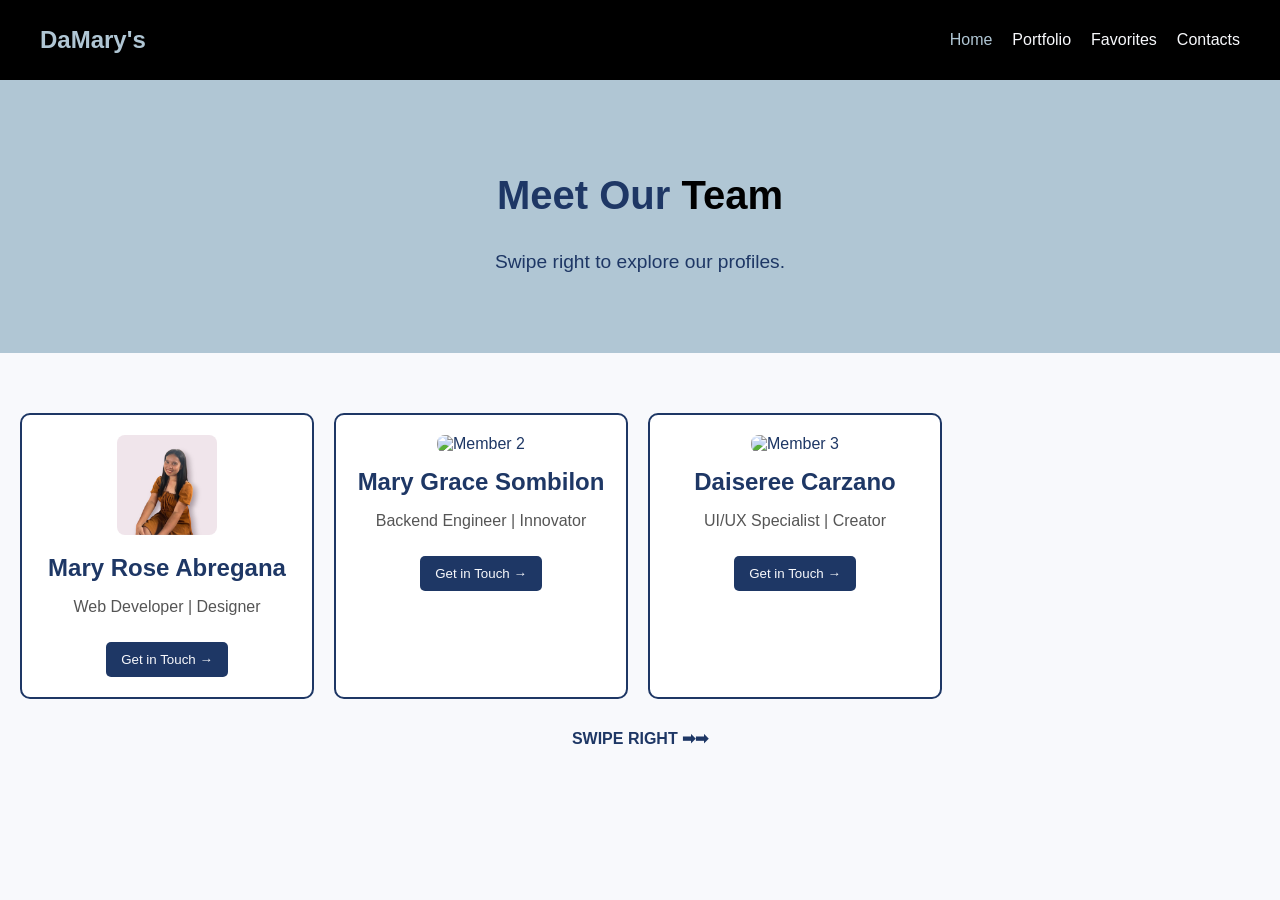
==== index.html @ 2e8a7bd2 "..." ====
<!DOCTYPE html>
<html lang="en">
<head>
  <meta charset="UTF-8">
  <meta name="viewport" content="width=device-width, initial-scale=1.0">
  <title>DaMary's Team</title>
  <link rel="stylesheet" href="style.css" />
</head>
<body>
  <header>
    <nav class="navbar">
      <div class="logo">DaMary's</div>
      <ul class="nav-links">
        <li><a href="#" class="active">Home</a></li>
        <li><a href="#">Portfolio</a></li>
        <li><a href="#">Favorites</a></li>
        <li><a href="#">Contacts</a></li>
      </ul>
    </nav>
  </header>

  <section class="hero">
    <h1>Meet Our <span class="highlight">Team</span></h1>
    <p>Swipe right to explore our profiles.</p>
  </section>

  <section class="profiles">
    <div class="profile-container">
      <div class="profile-card">
        <img src="images/rose.jpg" alt="Member 1">
        <h2>Mary Rose Abregana</h2>
        <p>Web Developer | Designer</p>
        <button class="btn">Get in Touch →</button>
      </div>

      <div class="profile-card">
        <img src="images/member2.jpg" alt="Member 2">
        <h2>Mary Grace Sombilon</h2>
        <p>Backend Engineer | Innovator</p>
        <button class="btn">Get in Touch →</button>
      </div>
      
      <div class="profile-card">
        <img src="images/member3.jpg" alt="Member 3">
        <h2>Daiseree Carzano</h2>
        <p>UI/UX Specialist | Creator</p>
        <button class="btn">Get in Touch →</button>
      </div>
    </div>
    <p class="swipe">SWIPE RIGHT ➡➡</p>
  </section>

  <script src="script.js"></script>
</body>
</html>
---- style.css ----
body {
  font-family: Arial, sans-serif;
  background: #F8F9FC; 
  color: #1E3765;      
  margin: 0;
}

.navbar {
  display: flex;
  justify-content: space-between;
  align-items: center;
  padding: 15px 40px;
  background: #000000; 
  color: #F8F9FC;
}

.navbar .logo {
  font-size: 1.5em;
  font-weight: bold;
  color: #B0C6D4; 
}

.nav-links {
  list-style: none;
  display: flex;
  gap: 20px;
}

.nav-links a {
  text-decoration: none;
  color: #F8F9FC;
  transition: color 0.3s ease;
}

.nav-links a:hover {
  color: #B0C6D4;
}

.nav-links a.active {
  color: #B0C6D4;
}

/* Hero */
.hero {
  text-align: center;
  padding: 60px 20px;
  background: #B0C6D4; 
}

.hero h1 {
  font-size: 2.5em;
}

.hero .highlight {
  color: #000000; 
}

.hero p {
  margin-top: 15px;
  font-size: 1.2em;
  color: #1E3765;
}

/* Profiles */
.profiles {
  text-align: center;
  margin: 40px 0;
}

.profile-container {
  display: flex;
  overflow-x: auto;
  gap: 20px;
  padding: 20px;
  scroll-behavior: smooth;
}

.profile-card {
  background: #fff;
  border: 2px solid #1E3765;
  border-radius: 10px;
  padding: 20px;
  min-width: 250px;
  flex-shrink: 0;
  text-align: center;
}

.profile-card img {
  width: 100px;
  border-radius: 8px;
}

.profile-card h2 {
  margin: 15px 0 5px;
  color: #1E3765;
}

.profile-card p {
  color: #555;
}

.btn {
  margin-top: 10px;
  padding: 10px 15px;
  background: #1E3765; 
  color: #F8F9FC;      
  border: none;
  border-radius: 5px;
  cursor: pointer;
}

.btn:hover {
  background: #B0C6D4; 
  color: #000000;      
}

.swipe {
  margin-top: 10px;
  font-weight: bold;
  color: #1E3765;
}
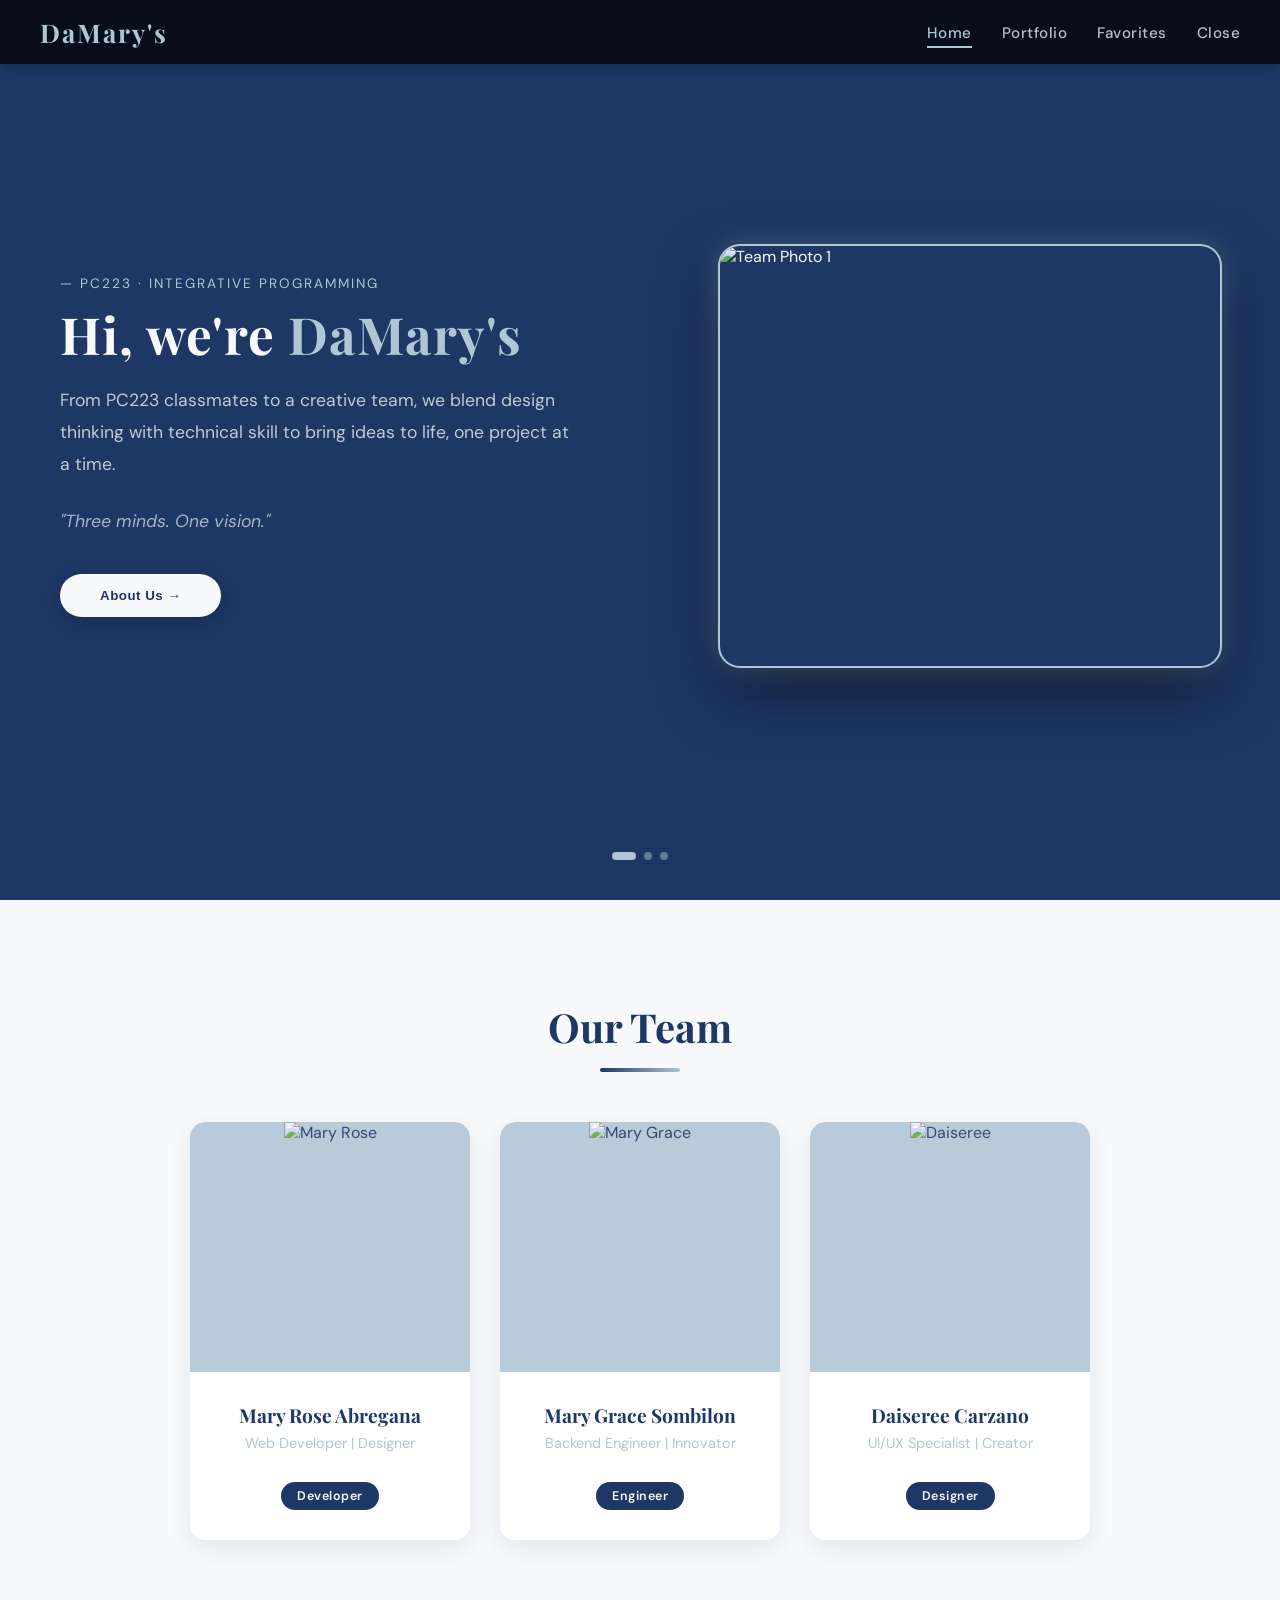
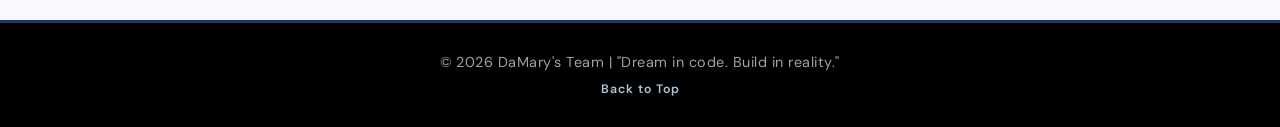
==== commit 0817323f: "home" ====
--- a/index.html
+++ b/index.html
@@ -4,9 +4,12 @@
   <meta charset="UTF-8">
   <meta name="viewport" content="width=device-width, initial-scale=1.0">
   <title>DaMary's Team</title>
+  <link href="https://fonts.googleapis.com/css2?family=Playfair+Display:wght@700;800&family=DM+Sans:wght@300;400;500;600&display=swap" rel="stylesheet">
   <link rel="stylesheet" href="style.css" />
 </head>
 <body>
+
+  <!-- NAVBAR -->
   <header>
     <nav class="navbar">
       <div class="logo">DaMary's</div>
@@ -14,42 +17,98 @@
         <li><a href="#" class="active">Home</a></li>
         <li><a href="#">Portfolio</a></li>
         <li><a href="#">Favorites</a></li>
-        <li><a href="#">Contacts</a></li>
+        <li><a href="#">Close</a></li>
       </ul>
     </nav>
   </header>
 
+  <!-- HERO SECTION -->
   <section class="hero">
-    <h1>Meet Our <span class="highlight">Team</span></h1>
-    <p>Swipe right to explore our profiles.</p>
+
+    <div class="hero-content">
+
+      <div class="hero-left">
+        <span class="pre-title">— PC223 · Integrative Programming</span>
+        <h1>Hi, we're <span class="highlight">DaMary's</span></h1>
+        <p>
+          From PC223 classmates to a creative team,
+          we blend design thinking with technical skill
+          to bring ideas to life, one project at a time.
+        </p>
+        <p class="tagline">"Three minds. One vision."</p>
+        <button class="about-btn"
+          onclick="document.querySelector('.profiles').scrollIntoView({behavior:'smooth'})">
+          About Us →
+        </button>
+      </div>
+
+      <div class="hero-right">
+        <img src="images/rose1.png" alt="Team Photo 1" class="active">
+        <img src="images/grace.jpg" alt="Team Photo 2">
+        <img src="images/daisy.jpg" alt="Team Photo 3">
+      </div>
+
+    </div>
+
+    <div class="carousel-dots">
+      <span class="dot active"></span>
+      <span class="dot"></span>
+      <span class="dot"></span>
+    </div>
+
   </section>
 
+  <!-- PROFILES SECTION -->
   <section class="profiles">
+    <div class="section-header">
+      <h2>Our Team</h2>
+      <div class="underline"></div>
+    </div>
+
     <div class="profile-container">
+
       <div class="profile-card">
-        <img src="images/rose.jpg" alt="Member 1">
-        <h2>Mary Rose Abregana</h2>
-        <p>Web Developer | Designer</p>
-        <button class="btn">Get in Touch →</button>
+        <div class="img-wrapper">
+          <img src="images/rose1.png" alt="Mary Rose">
+        </div>
+        <h3>Mary Rose Abregana</h3>
+        <p class="role">Web Developer | Designer</p>
+        <div class="card-footer">
+          <span class="badge">Developer</span>
+        </div>
       </div>
 
       <div class="profile-card">
-        <img src="images/member2.jpg" alt="Member 2">
-        <h2>Mary Grace Sombilon</h2>
-        <p>Backend Engineer | Innovator</p>
-        <button class="btn">Get in Touch →</button>
+        <div class="img-wrapper">
+          <img src="images/grace.jpg" alt="Mary Grace">
+        </div>
+        <h3>Mary Grace Sombilon</h3>
+        <p class="role">Backend Engineer | Innovator</p>
+        <div class="card-footer">
+          <span class="badge">Engineer</span>
+        </div>
       </div>
-      
+
       <div class="profile-card">
-        <img src="images/member3.jpg" alt="Member 3">
-        <h2>Daiseree Carzano</h2>
-        <p>UI/UX Specialist | Creator</p>
-        <button class="btn">Get in Touch →</button>
+        <div class="img-wrapper">
+          <img src="images/daisy.jpg" alt="Daiseree">
+        </div>
+        <h3>Daiseree Carzano</h3>
+        <p class="role">UI/UX Specialist | Creator</p>
+        <div class="card-footer">
+          <span class="badge">Designer</span>
+        </div>
       </div>
+
     </div>
-    <p class="swipe">SWIPE RIGHT ➡➡</p>
   </section>
+
+  <!-- FOOTER -->
+  <footer>
+    <p>© 2026 DaMary's Team | "Dream in code. Build in reality."</p>
+    <a href="#">Back to Top</a>
+  </footer>
 
   <script src="script.js"></script>
 </body>
-</html>
+</html>
--- a/style.css
+++ b/style.css
@@ -1,121 +1,421 @@
+/*Base*/
+* {
+  margin: 0;
+  padding: 0;
+  box-sizing: border-box;
+  scroll-behavior: smooth;
+}
+
+:root {
+  --black:       #000000;
+  --regal-blue:  #1E3765;
+  --white-lilac: #F8F9FC;
+  --pastel-blue: #B0C6D4;
+  --white:       #ffffff;
+}
+
 body {
-  font-family: Arial, sans-serif;
-  background: #F8F9FC; 
-  color: #1E3765;      
-  margin: 0;
-}
-
+  font-family: 'DM Sans', sans-serif; 
+  background: var(--white-lilac);
+  color: var(--regal-blue);
+}
+
+h1, h2, h3 {
+  font-family: 'Playfair Display', serif; 
+}
+
+/*NAVBAR*/
 .navbar {
   display: flex;
   justify-content: space-between;
   align-items: center;
   padding: 15px 40px;
-  background: #000000; 
-  color: #F8F9FC;
-}
-
-.navbar .logo {
-  font-size: 1.5em;
+  background: rgba(0, 0, 0, 0.75);
+  backdrop-filter: blur(10px);
+  -webkit-backdrop-filter: blur(10px);
+  color: var(--white-lilac);
+  position: fixed;
+  top: 0;
+  left: 0;
+  right: 0;
+  z-index: 100;
+  box-shadow: 0 2px 12px rgba(0, 0, 0, 0.3);
+}
+
+.logo {
+  font-family: 'Playfair Display', serif;
+  font-size: 1.6em;
   font-weight: bold;
-  color: #B0C6D4; 
+  color: var(--pastel-blue);
+  letter-spacing: 2px;
 }
 
 .nav-links {
   list-style: none;
   display: flex;
-  gap: 20px;
+  gap: 30px;
 }
 
 .nav-links a {
   text-decoration: none;
-  color: #F8F9FC;
+  color: rgba(248, 249, 252, 0.75);
   transition: color 0.3s ease;
+  font-weight: 500;
+  font-size: 0.95em;
+  letter-spacing: 0.5px;
 }
 
 .nav-links a:hover {
-  color: #B0C6D4;
+  color: var(--white-lilac);
 }
 
 .nav-links a.active {
-  color: #B0C6D4;
-}
-
-/* Hero */
+  color: var(--pastel-blue);
+  border-bottom: 2px solid var(--pastel-blue);
+  padding-bottom: 3px;
+}
+
+/* HERO */
 .hero {
-  text-align: center;
-  padding: 60px 20px;
-  background: #B0C6D4; 
-}
-
-.hero h1 {
-  font-size: 2.5em;
-}
-
-.hero .highlight {
-  color: #000000; 
-}
-
-.hero p {
-  margin-top: 15px;
-  font-size: 1.2em;
-  color: #1E3765;
-}
-
-/* Profiles */
+  position: relative;
+  display: flex;
+  align-items: center;
+  flex-direction: column;
+  justify-content: center;
+  min-height: 100vh;
+  height: auto;
+  padding: 100px 60px 40px;  
+  gap: 40px;
+  background: var(--regal-blue);
+  color: var(--white-lilac);
+}
+
+.hero-content {
+  display: flex;
+  align-items: center;
+  justify-content: space-between;
+  gap: 60px;
+  max-width: 1200px;
+  width: 100%;
+  flex: 1;
+}
+
+
+
+/* HERO LEFT */
+.hero-left {
+  flex: 1;
+  max-width: 520px;
+  animation: slideUp 0.8s ease-out;
+}
+
+.pre-title {
+  display: block;
+  font-size: 0.85em;
+  color: var(--pastel-blue);
+  letter-spacing: 2px;
+  text-transform: uppercase;
+  margin-bottom: 12px;
+}
+
+.hero-left h1 {
+  font-size: 3.2em;
+  font-weight: 700;
+  line-height: 1.2;
+  margin-bottom: 20px;
+  color: var(--white-lilac);
+  letter-spacing: 1px;
+}
+
+.hero-left p {
+  font-size: 1.1em;
+  color: rgba(248, 249, 252, 0.75);
+  line-height: 1.8;
+  margin-bottom: 36px;
+}
+
+.highlight {
+  color: var(--pastel-blue);
+}
+
+.tagline {
+  font-style: italic;
+  font-size: 1em;
+  color: var(--pastel-blue);
+  margin-top: -10px;
+  margin-bottom: 28px;
+  opacity: 0.85;
+}
+
+/* About Us button */
+.about-btn {
+  padding: 14px 40px;
+  background: var(--white-lilac);
+  color: var(--regal-blue);
+  border: none;
+  border-radius: 30px;
+  cursor: pointer;
+  font-weight: 700;
+  transition: all 0.3s ease;
+  box-shadow: 0 4px 20px rgba(0, 0, 0, 0.2);
+  letter-spacing: 0.5px;
+}
+
+.about-btn:hover {
+  background: var(--pastel-blue);
+  color: var(--black);
+  transform: translateY(-3px);
+  box-shadow: 0 8px 24px rgba(0, 0, 0, 0.25);
+}
+
+/* HERO RIGHT (CAROUSEL)*/
+.hero-right {
+  flex: 1;
+  position: relative;
+  margin-top: 20px;
+  align-self: center;
+  height: 420px;
+  max-width: 500px;
+  border-radius: 20px;
+  overflow: hidden;
+  box-shadow:
+    0 0 0 2px var(--pastel-blue),
+    0 0 30px rgba(176, 198, 212, 0.3),
+    0 25px 60px rgba(0, 0, 0, 0.5);
+  transition: box-shadow 0.4s ease;
+}
+
+.hero-right:hover {
+  box-shadow:
+    0 0 0 2px var(--white-lilac),
+    0 0 50px rgba(176, 198, 212, 0.5),        
+    0 25px 60px rgba(0, 0, 0, 0.5);
+}
+
+.hero-right img {
+  position: absolute;
+  top: 0;
+  left: 0;
+  width: 100%;
+  height: 100%;
+  object-fit: cover;
+  object-position: center top;   
+  opacity: 0;
+  transition: opacity 1s ease-in-out;
+}
+
+.hero-right img.active {
+  opacity: 1;
+}
+
+.carousel-dots {
+  display: flex;
+  justify-content: center;
+  gap: 8px;
+  padding-top: 20px;            
+  width: 100%;
+  max-width: 1200px;
+}
+
+
+.dot {
+  width: 8px;
+  height: 8px;
+  border-radius: 50%;
+  background: rgba(248, 249, 252, 0.35);
+  transition: all 0.3s ease;
+  cursor: pointer;
+}
+
+.dot.active {
+  background: var(--pastel-blue);
+  width: 24px;                   
+  border-radius: 4px;
+}
+
+@keyframes slideUp {
+  from { opacity: 0; transform: translateY(30px); }
+  to   { opacity: 1; transform: translateY(0); }
+}
+
+/* PROFILES SECTION */
 .profiles {
   text-align: center;
-  margin: 40px 0;
-}
-
+  padding: 100px 20px 80px;
+  background: var(--white-lilac);
+  color: var(--regal-blue);
+}
+
+.section-header {
+  margin-bottom: 50px;
+}
+
+.section-header h2 {
+  font-size: 2.5em;
+  font-weight: 700;
+  color: var(--regal-blue);
+}
+
+.underline {
+  width: 80px;
+  height: 4px;
+  background: linear-gradient(to right, var(--regal-blue), var(--pastel-blue));
+  margin: 15px auto 0;
+  border-radius: 2px;
+}
+
+/* PROFILE CARDS */
 .profile-container {
   display: flex;
-  overflow-x: auto;
-  gap: 20px;
-  padding: 20px;
-  scroll-behavior: smooth;
+  align-items: stretch;
+  justify-content: center;
+  gap: 30px;
+  flex-wrap: wrap;
+  max-width: 1200px;
+  margin: 0 auto;
 }
 
 .profile-card {
-  background: #fff;
-  border: 2px solid #1E3765;
-  border-radius: 10px;
-  padding: 20px;
-  min-width: 250px;
-  flex-shrink: 0;
+  display: flex;
+  flex-direction: column;
+  justify-content: space-between;
+  height: 100%;
+  background: var(--white);
+  border-radius: 15px;
+  padding: 30px 25px;
+  width: 280px;
+  box-shadow: 0 8px 25px rgba(30, 55, 101, 0.1);
+  transition: all 0.3s ease;
+  overflow: hidden;
+}
+
+.profile-card:hover {
+  transform: translateY(-8px);
+  box-shadow: 0 16px 40px rgba(30, 55, 101, 0.2);
+}
+
+.img-wrapper {
+  background: var(--pastel-blue);
+  opacity: 0.9;
+  width: calc(100% + 50px);
+  height: 250px;
+  margin: -30px -25px 20px -25px;
+  overflow: hidden;
+  border-radius: 15px 15px 0 0;
+}
+
+.img-wrapper img {
+  width: 100%;
+  height: 100%;
+  object-fit: cover;
+  transition: transform 0.4s ease;
+  object-position: center top;
+}
+
+.profile-card:hover .img-wrapper img {
+  transform: scale(1.05);
+}
+
+.profile-card h3 {
+  font-size: 1.2em;
+  font-weight: 700;
+  color: var(--regal-blue);
+  margin: 10px 0 6px;
+}
+
+.role {
+  color: var(--pastel-blue);
+  font-size: 0.9em;
+  margin-bottom: 15px;
+}
+
+.card-footer {
+  margin-top: 15px;
+}
+
+.badge {
+  display: inline-block;
+  background: var(--regal-blue);
+  color: var(--white-lilac);
+  padding: 6px 16px;
+  border-radius: 20px;
+  font-size: 0.78em;
+  font-weight: 600;
+  letter-spacing: 0.5px;
+}
+
+/* FOOTER  */
+footer {
+  background: var(--black);
+  color: rgba(248, 249, 252, 0.65);
   text-align: center;
-}
-
-.profile-card img {
-  width: 100px;
-  border-radius: 8px;
-}
-
-.profile-card h2 {
-  margin: 15px 0 5px;
-  color: #1E3765;
-}
-
-.profile-card p {
-  color: #555;
-}
-
-.btn {
-  margin-top: 10px;
-  padding: 10px 15px;
-  background: #1E3765; 
-  color: #F8F9FC;      
-  border: none;
-  border-radius: 5px;
-  cursor: pointer;
-}
-
-.btn:hover {
-  background: #B0C6D4; 
-  color: #000000;      
-}
-
-.swipe {
-  margin-top: 10px;
-  font-weight: bold;
-  color: #1E3765;
-}
+  padding: 30px 20px;
+  font-size: 0.9em;
+  letter-spacing: 0.5px;
+  border-top: 3px solid var(--regal-blue);
+  display: flex;
+  flex-direction: column;
+  gap: 10px;
+}
+
+footer p {
+  color: rgba(248, 249, 252, 0.65);
+}
+
+footer a {
+  color: var(--pastel-blue);
+  text-decoration: none;
+  font-weight: 600;
+  font-size: 0.85em;
+  letter-spacing: 1px;
+  transition: color 0.3s ease;
+}
+
+footer a:hover {
+  color: var(--white-lilac);
+}
+
+/*RESPONSIVE */
+@media (max-width: 768px) {
+  .navbar {
+    padding: 15px 20px;
+  }
+
+  .nav-links {
+    gap: 16px;
+  }
+
+  .nav-links a {
+    font-size: 0.85em;
+  }
+
+  .hero {
+    padding: 100px 30px 50px;
+  }
+
+  .hero-content {
+    flex-direction: column;
+    text-align: center;
+    gap: 30px;
+  }
+
+  .hero-left {
+    max-width: 100%;
+  }
+
+  .hero-right {
+    width: 100%;
+    max-width: 100%;
+    height: 260px;
+  }
+
+  .profile-container {
+    flex-direction: column;
+    align-items: center;
+  }
+
+  .profile-card {
+    width: 90%;
+    max-width: 340px;
+  }
+}
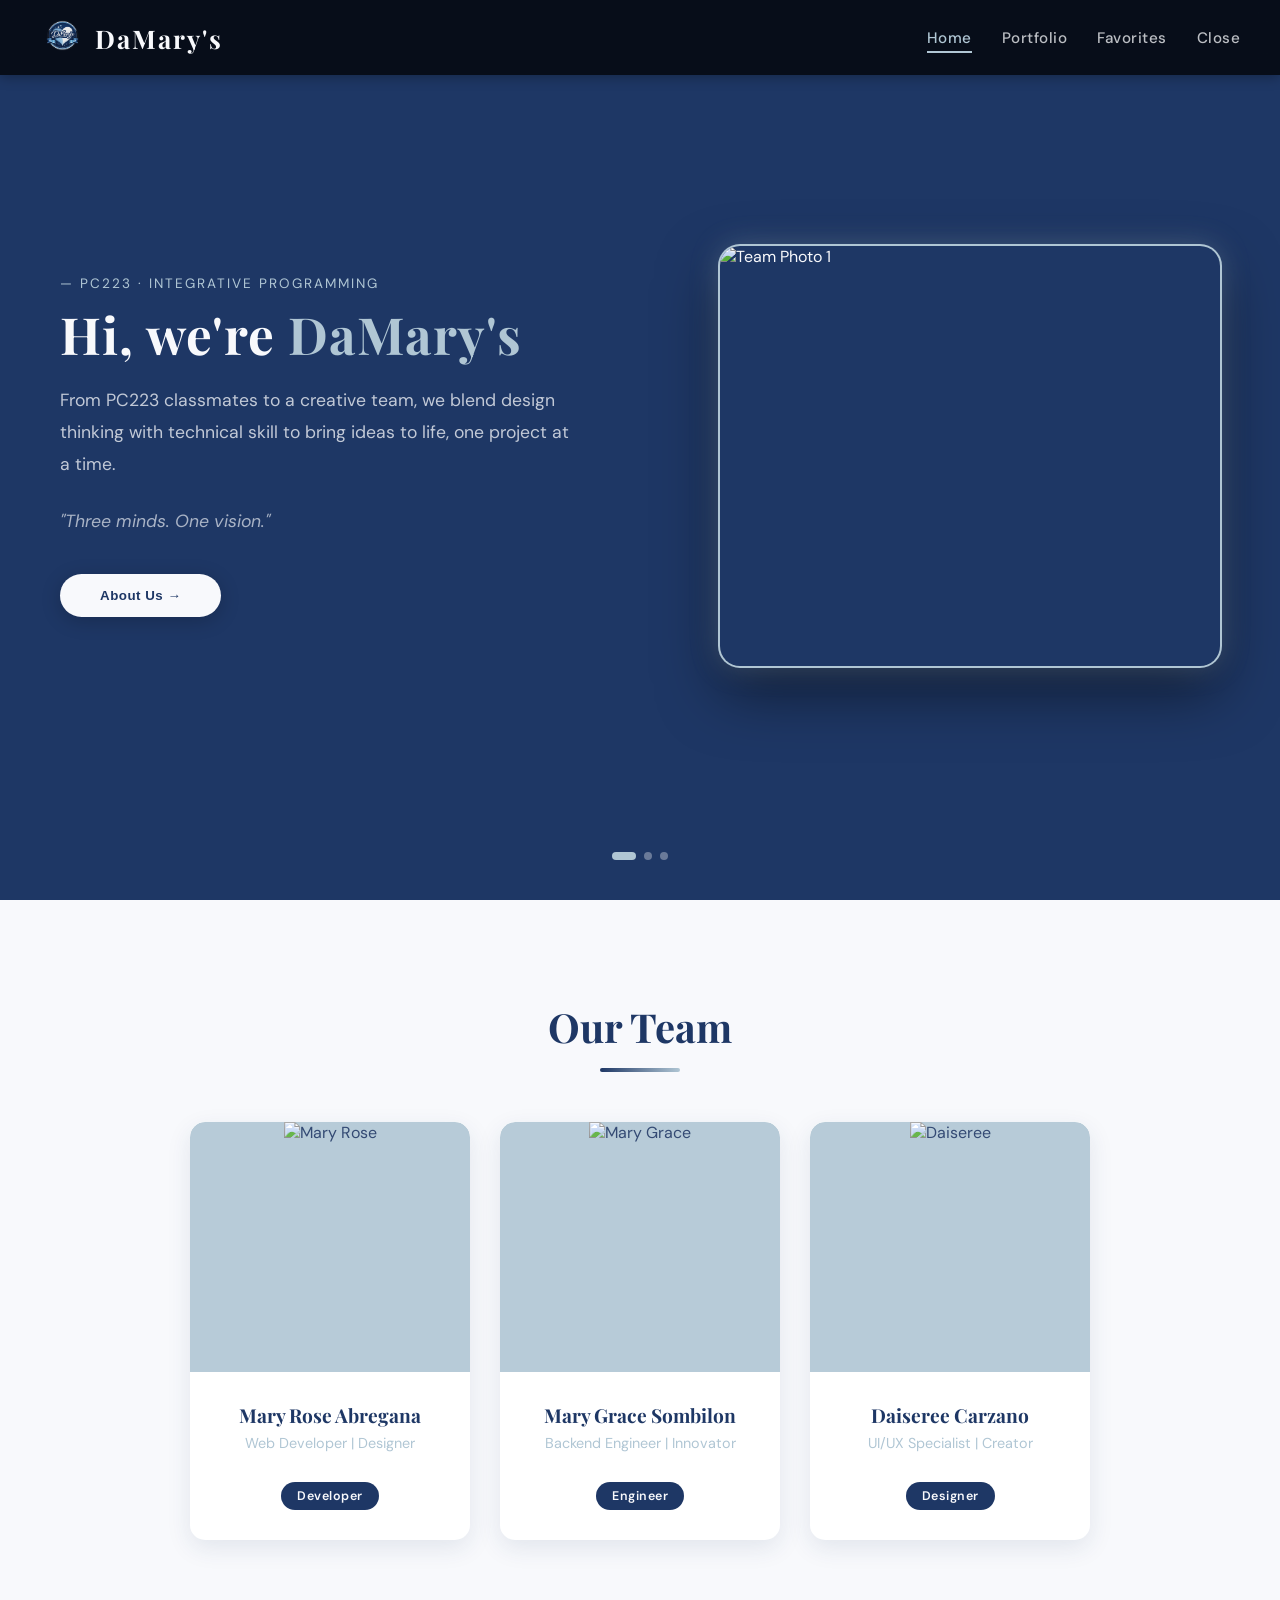
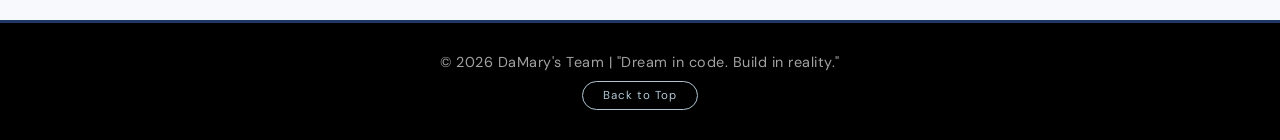
==== commit 52b224fb: "page control" ====
--- a/index.html
+++ b/index.html
@@ -4,6 +4,7 @@
   <meta charset="UTF-8">
   <meta name="viewport" content="width=device-width, initial-scale=1.0">
   <title>DaMary's Team</title>
+  <link rel="icon" href="images/logo.png" type="png">
   <link href="https://fonts.googleapis.com/css2?family=Playfair+Display:wght@700;800&family=DM+Sans:wght@300;400;500;600&display=swap" rel="stylesheet">
   <link rel="stylesheet" href="style.css" />
 </head>
@@ -12,11 +13,14 @@
   <!-- NAVBAR -->
   <header>
     <nav class="navbar">
-      <div class="logo">DaMary's</div>
+      <div class="logo">
+        <img src="Images/logo.png" alt="DaMary's Logo" class="logo-img">
+        <span>DaMary's</span>
+      </div>
       <ul class="nav-links">
-        <li><a href="#" class="active">Home</a></li>
-        <li><a href="#">Portfolio</a></li>
-        <li><a href="#">Favorites</a></li>
+        <li><a href="index.html" class="active">Home</a></li>
+        <li><a href="Portfolio.html">Portfolio</a></li>
+        <li><a href="Favorites.html">Favorites</a></li>
         <li><a href="#">Close</a></li>
       </ul>
     </nav>
--- a/style.css
+++ b/style.css
@@ -43,10 +43,23 @@
 }
 
 .logo {
+  display: flex;
+  align-items: center;
+  gap: 10px;
+}
+
+.logo-img {
+  width: 45px;
+  height: 45px;
+  object-fit: contain;
+  border-radius: 50%; 
+}
+
+.logo span {
   font-family: 'Playfair Display', serif;
   font-size: 1.6em;
-  font-weight: bold;
-  color: var(--pastel-blue);
+  font-weight: 700;
+  color: var(--white-lilac);
   letter-spacing: 2px;
 }
 
@@ -363,16 +376,22 @@
 }
 
 footer a {
+  display: inline-block;
+  align-self: center;      
+  width: auto;             
+  padding: 6px 20px;
+  border: 1px solid var(--pastel-blue);
+  border-radius: 20px;
   color: var(--pastel-blue);
+  font-size: 0.8em;
+  letter-spacing: 1px;
   text-decoration: none;
-  font-weight: 600;
-  font-size: 0.85em;
-  letter-spacing: 1px;
-  transition: color 0.3s ease;
+  transition: all 0.3s ease;
 }
 
 footer a:hover {
-  color: var(--white-lilac);
+  background: var(--pastel-blue);
+  color: var(--black);
 }
 
 /*RESPONSIVE */
@@ -418,4 +437,336 @@
     width: 90%;
     max-width: 340px;
   }
-}+}
+
+
+/* PORTFOLIO PAGE — portfolio.html */
+
+/* HERO VIDEO SECTION */
+.portfolio-hero {
+  position: relative;
+  width: 100%;
+  min-height: 100vh;
+  display: flex;
+  align-items: center;
+  justify-content: center;
+  overflow: hidden;
+  padding-bottom: 0;
+}
+
+.hero-video {
+  position: absolute;
+  top: 0;
+  left: 0;
+  width: 100%;
+  height: 100%;
+  object-fit: cover;
+  z-index: 0;
+}
+
+/* DARK OVERLAY */
+.video-overlay {
+  position: absolute;
+  inset: 0;
+  background: rgba(0, 0, 0, 0.45);   
+  z-index: 1;
+}
+
+/*  GAME / FUNCTION SECTION */
+.option {
+  position: relative;
+  z-index: 2;       
+  padding: 60px 20px;
+  width: 100%;
+  display: flex;
+  justify-content: center;
+  align-items: center;
+  padding-top: 100px;
+  padding-bottom: 60px;
+}
+
+.game-container {
+  width: 90%;
+  max-width: 600px;       
+  margin: 0 auto;
+  background: rgba(255, 255, 255, 0.95);
+  border-radius: 20px;
+  padding: 50px 40px;
+  box-shadow: 0 20px 60px rgba(0, 0, 0, 0.4);
+  backdrop-filter: blur(10px);
+  text-align: center;
+}
+
+.game-container img {
+  width: 100%;
+  max-height: 250px;
+  object-fit: cover;
+  border-radius: 12px;
+  margin-bottom: 24px;
+}
+
+.game-container h1 {
+  font-family: 'Playfair Display', serif;
+  font-size: 2em;
+  color: var(--regal-blue);
+  margin-bottom: 10px;
+  text-align: center;
+}
+
+/* GAME TITLE */
+.game-title h2 {
+  font-family: 'DM Sans', sans-serif;
+  font-size: 1.1em;
+  color: var(--regal-blue);
+  font-weight: 600;
+  letter-spacing: 2px;
+  margin-bottom: 24px;
+  text-transform: uppercase;
+  text-align: center;
+}
+
+.menu-content {
+  width: 100%;
+}
+
+/* MENU GRID  */
+.menu-grid {
+  display: flex;
+  flex-direction: column;
+  gap: 12px;
+  max-width: 400px;
+  margin: 0 auto;
+}
+
+.menu-content:last-child:nth-child(odd) {
+  grid-column: 1 / -1;
+}
+
+.menu-content button {
+  width: 100%;
+  padding: 16px;
+  border-radius: 8px;        
+  background: var(--regal-blue);
+  color: var(--white-lilac);
+  font-family: 'DM Sans', sans-serif;
+  font-size: 0.95em;
+  font-weight: 600;
+  border: none;
+  cursor: pointer;
+  letter-spacing: 0.5px;
+  transition: all 0.3s ease;
+  box-shadow: 0 4px 15px rgba(30, 55, 101, 0.2);
+}
+
+.menu-content button:hover {
+  background: var(--pastel-blue);
+  color: var(--black);
+  transform: translateY(-3px);
+  box-shadow: 0 8px 20px rgba(30, 55, 101, 0.3);
+}
+
+/* RESPONSIVE — PORTFOLIO */
+@media (max-width: 768px) {
+  .game-container {
+    padding: 30px 20px;
+  }
+
+  .game-container h1 {
+    font-size: 1.5em;
+  }
+
+  .menu-grid {
+    grid-template-columns: 1fr; 
+  }
+
+  .menu-content:last-child:nth-child(odd) {
+    grid-column: 1;
+  }
+}
+
+
+/* FAVORITES PAGE — Favorites.html */
+
+
+/*  VIDEO BACKGROUND (favorites) */
+.hero-video {
+  position: fixed;
+  top: 0;
+  left: 0;
+  width: 100%;
+  height: 100%;
+  object-fit: cover;
+  z-index: -1;
+}
+
+/* FAVORITES WRAPPER */
+.fav-wrapper {
+  position: relative;
+  z-index: 1;
+  padding-top: 100px;    
+  padding-bottom: 60px;
+  min-height: 100vh;
+}
+
+/*  FAVORITES HEADER */
+.fav-header {
+  text-align: center;
+  margin-bottom: 40px;
+}
+
+.fav-header h2 {
+  font-family: 'Playfair Display', serif;
+  font-size: 2.5em;
+  color: var(--white-lilac);
+  text-shadow: 0 2px 10px rgba(0,0,0,0.6);
+}
+
+/*  CARDS CONTAINER */
+.container {
+  width: 680px;
+  margin: 0 auto;
+  padding: 0 30px;
+}
+
+/* CARD */
+.card {
+  background: rgba(255, 255, 255, 0.95);
+  border: none;
+  padding: 30px;
+  margin-bottom: 30px;
+  border-radius: 16px;
+  box-shadow: 0 12px 40px rgba(0, 0, 0, 0.3);
+  backdrop-filter: blur(10px);
+  transition: transform 0.3s ease, box-shadow 0.3s ease;
+}
+
+.card:hover {
+  transform: translateY(-4px);
+  box-shadow: 0 20px 50px rgba(0, 0, 0, 0.4);
+}
+
+/* ARTWORK  */
+.artwork {
+  text-align: center;
+}
+
+.art-img {
+  width: 100%;
+  height: 280px;
+  object-fit: cover;
+  border-radius: 10px;
+  border: none;
+}
+
+/* QUOTE */
+.quote {
+  font-style: italic;
+  margin-top: 12px;
+  font-size: 0.95em;
+  color: #5a6a80;
+  line-height: 1.6;
+}
+
+/*  COMMENT SECTION */
+.comments-section {
+  margin-top: 20px;
+  border-top: 1px solid rgba(30, 55, 101, 0.1);
+  padding-top: 16px;
+}
+
+.comments-section > p {
+  font-weight: 600;
+  color: var(--regal-blue);
+  font-size: 0.9em;
+  letter-spacing: 0.5px;
+  margin-bottom: 10px;
+}
+
+.comments-list {
+  list-style: none;
+  padding: 0;
+  margin: 0 0 10px;
+  font-size: 0.88em;
+  color: #5a6a80;
+}
+
+/* COMMENT INPUT ROW */
+.comment-input-row {
+  display: flex;
+  gap: 10px;
+  align-items: center;
+}
+
+.comment-input {
+  flex: 1;
+  padding: 8px 16px;
+  border-radius: 20px;
+  border: 1px solid rgba(30, 55, 101, 0.2);
+  font-size: 0.88em;
+  outline: none;
+  transition: border 0.3s;
+}
+
+.comment-input:focus {
+  border-color: var(--pastel-blue);
+}
+
+/* POST BUTTON */
+.comment-input-row button {
+  padding: 8px 20px;
+  width: auto;
+  background: var(--regal-blue);
+  color: var(--white-lilac);
+  border: none;
+  border-radius: 20px;
+  font-size: 0.85em;
+  font-weight: 600;
+  cursor: pointer;
+  transition: all 0.3s ease;
+  margin-left: 0;
+}
+
+.comment-input-row button:hover {
+  background: var(--pastel-blue);
+  color: var(--black);
+}
+
+/* HEART BUTTON */
+.heart1 {
+  cursor: pointer;
+  transition: transform 0.2s ease;
+}
+
+.heart1:hover {
+  transform: scale(1.2);
+}
+
+.tosmall {
+  width: 32px;
+  filter: grayscale(100%);
+  transition: filter 0.3s ease;
+}
+
+.heart1.liked .tosmall {
+  filter: grayscale(0%);   
+}
+
+/* RESPONSIVE — FAVORITES */
+@media (max-width: 768px) {
+  .container {
+    width: 100%;
+    padding: 0 16px;
+  }
+
+  .card {
+    padding: 20px;
+  }
+
+  .art-img {
+    height: 200px;
+  }
+
+  .fav-header h2 {
+    font-size: 1.8em;
+  }
+}
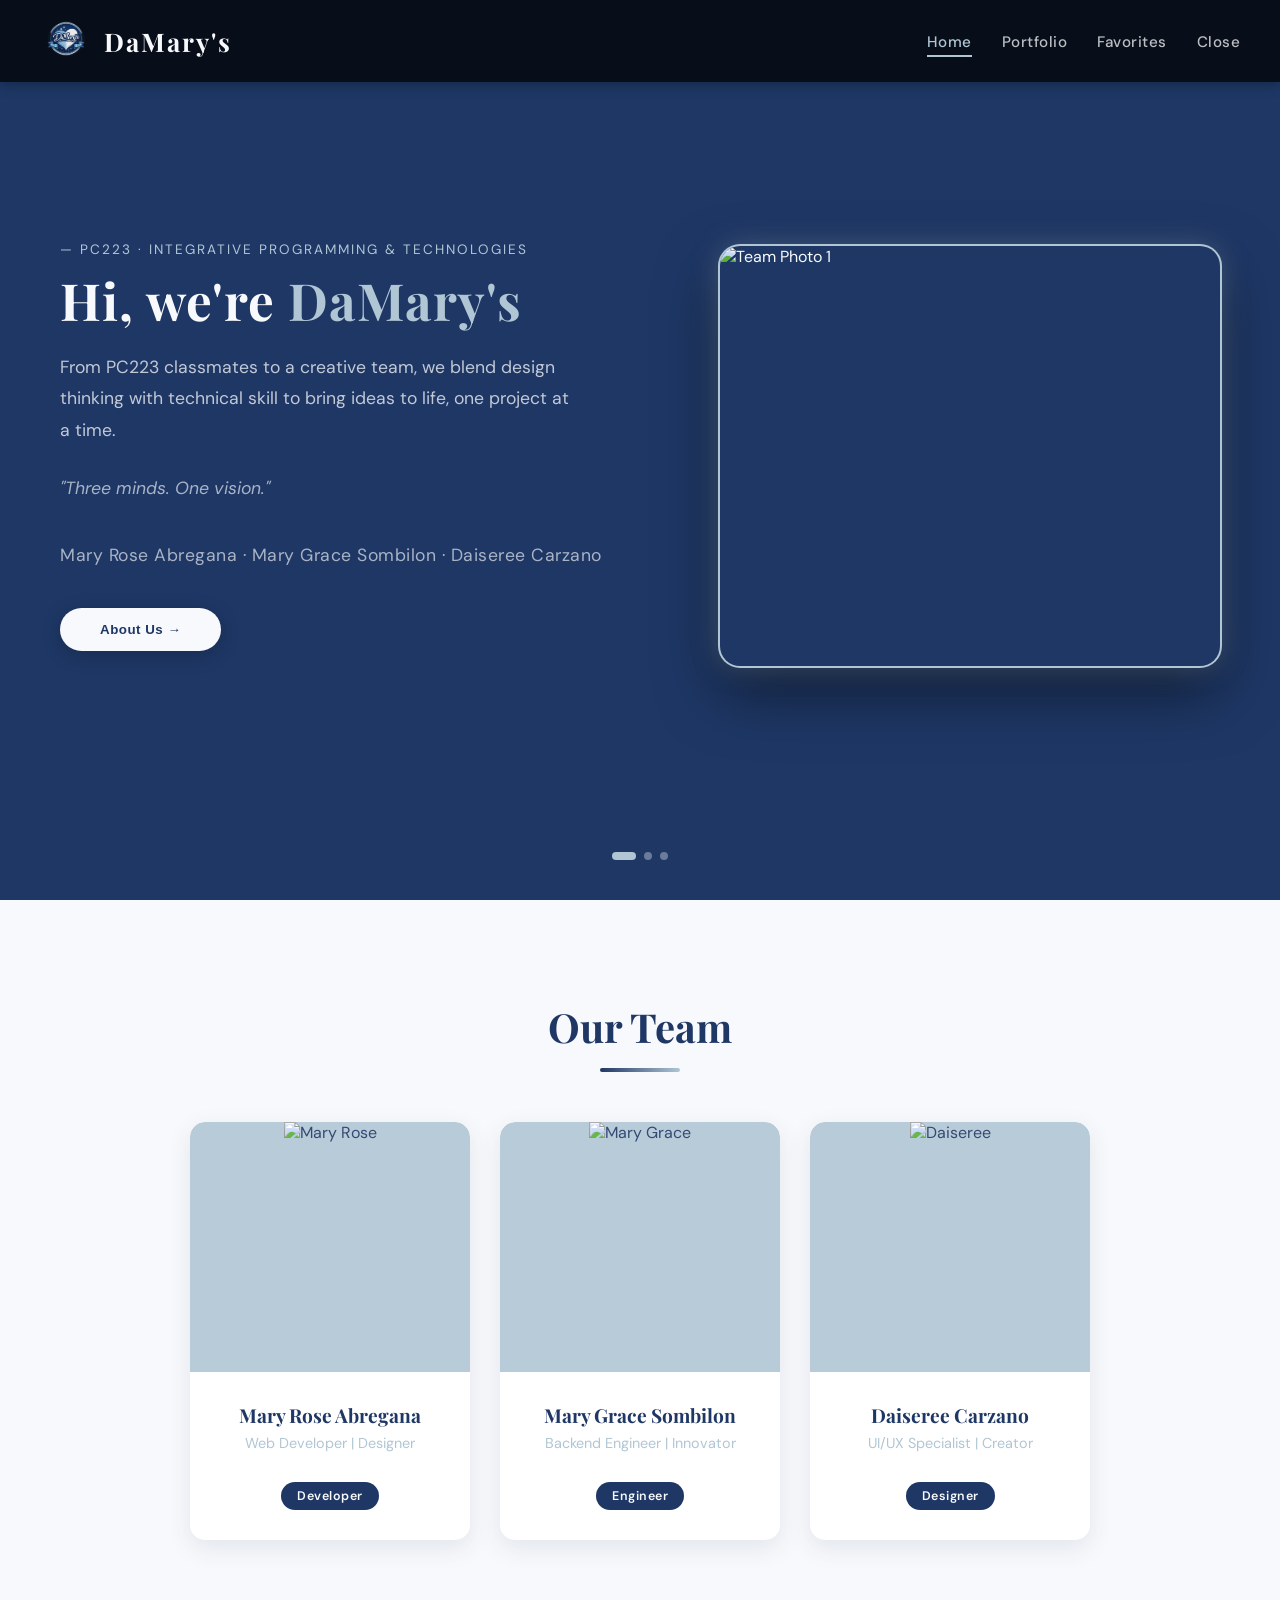
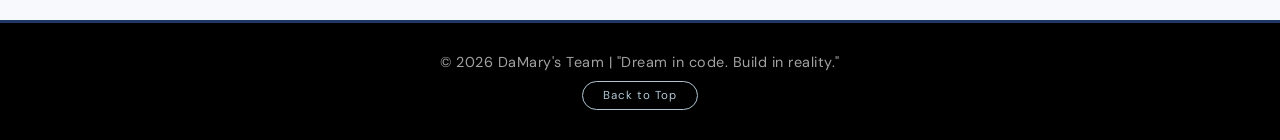
==== commit 4dbf7af5: ".." ====
--- a/index.html
+++ b/index.html
@@ -21,7 +21,7 @@
         <li><a href="index.html" class="active">Home</a></li>
         <li><a href="Portfolio.html">Portfolio</a></li>
         <li><a href="Favorites.html">Favorites</a></li>
-        <li><a href="#">Close</a></li>
+        <li><a href="#" onclick="self.close()">Close</a></li>
       </ul>
     </nav>
   </header>
@@ -32,7 +32,7 @@
     <div class="hero-content">
 
       <div class="hero-left">
-        <span class="pre-title">— PC223 · Integrative Programming</span>
+        <span class="pre-title">— PC223 · Integrative Programming & Technologies</span>
         <h1>Hi, we're <span class="highlight">DaMary's</span></h1>
         <p>
           From PC223 classmates to a creative team,
@@ -40,6 +40,9 @@
           to bring ideas to life, one project at a time.
         </p>
         <p class="tagline">"Three minds. One vision."</p>
+        <p class="team-names">
+          Mary Rose Abregana · Mary Grace Sombilon · Daiseree Carzano
+        </p>
         <button class="about-btn"
           onclick="document.querySelector('.profiles').scrollIntoView({behavior:'smooth'})">
           About Us →
--- a/style.css
+++ b/style.css
@@ -45,12 +45,12 @@
 .logo {
   display: flex;
   align-items: center;
-  gap: 10px;
+  gap: 12px;
 }
 
 .logo-img {
-  width: 45px;
-  height: 45px;
+  width: 52px;
+  height: 52px;
   object-fit: contain;
   border-radius: 50%; 
 }
@@ -149,6 +149,15 @@
 
 .highlight {
   color: var(--pastel-blue);
+}
+
+.team-names {
+  font-size: 0.78em;
+  color: var(--pastel-blue);
+  letter-spacing: 0.5px;
+  margin-bottom: 24px;
+  opacity: 0.85;
+  white-space: nowrap;
 }
 
 .tagline {
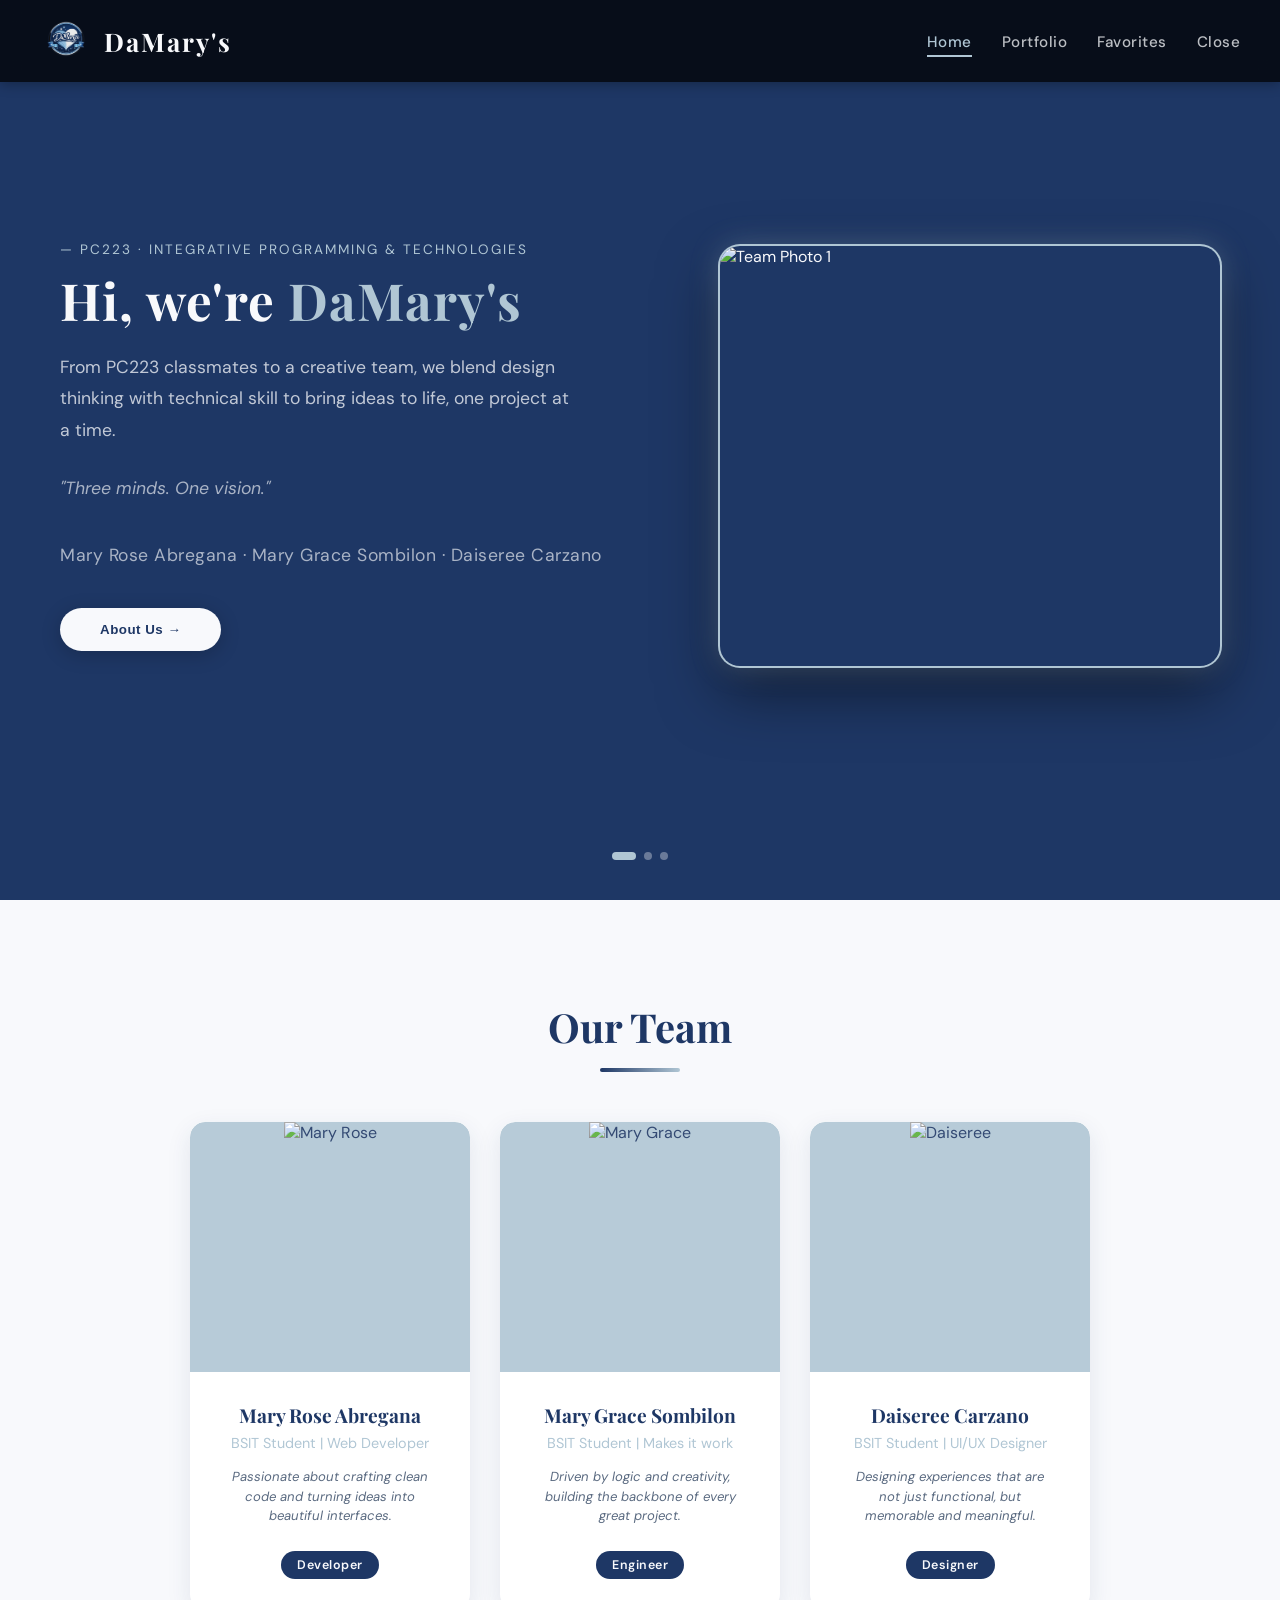
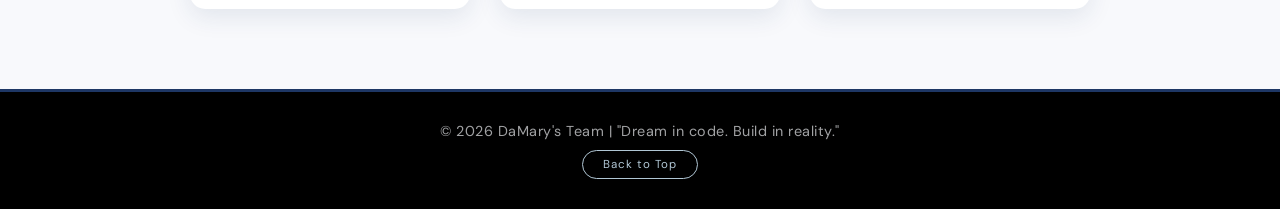
==== commit ae4dcf8a: "final? kindly run sa inyo pc and give your feedback" ====
--- a/index.html
+++ b/index.html
@@ -79,7 +79,8 @@
           <img src="images/rose1.png" alt="Mary Rose">
         </div>
         <h3>Mary Rose Abregana</h3>
-        <p class="role">Web Developer | Designer</p>
+        <p class="role">BSIT Student | Web Developer</p>
+        <p class="member-bio">Passionate about crafting clean code and turning ideas into beautiful interfaces.</p>
         <div class="card-footer">
           <span class="badge">Developer</span>
         </div>
@@ -90,7 +91,8 @@
           <img src="images/grace.jpg" alt="Mary Grace">
         </div>
         <h3>Mary Grace Sombilon</h3>
-        <p class="role">Backend Engineer | Innovator</p>
+        <p class="role">BSIT Student | Makes it work</p>
+        <p class="member-bio">Driven by logic and creativity, building the backbone of every great project.</p>
         <div class="card-footer">
           <span class="badge">Engineer</span>
         </div>
@@ -101,7 +103,8 @@
           <img src="images/daisy.jpg" alt="Daiseree">
         </div>
         <h3>Daiseree Carzano</h3>
-        <p class="role">UI/UX Specialist | Creator</p>
+        <p class="role">BSIT Student | UI/UX Designer</p>
+        <p class="member-bio">Designing experiences that are not just functional, but memorable and meaningful.</p>
         <div class="card-footer">
           <span class="badge">Designer</span>
         </div>
--- a/style.css
+++ b/style.css
@@ -351,6 +351,16 @@
   margin-bottom: 15px;
 }
 
+.member-bio {
+  font-size: 0.82em;
+  color: #5a6a80;
+  line-height: 1.5;
+  margin-bottom: 10px;
+  font-style: italic;
+  text-align: center;
+  padding: 0 10px;
+}
+
 .card-footer {
   margin-top: 15px;
 }
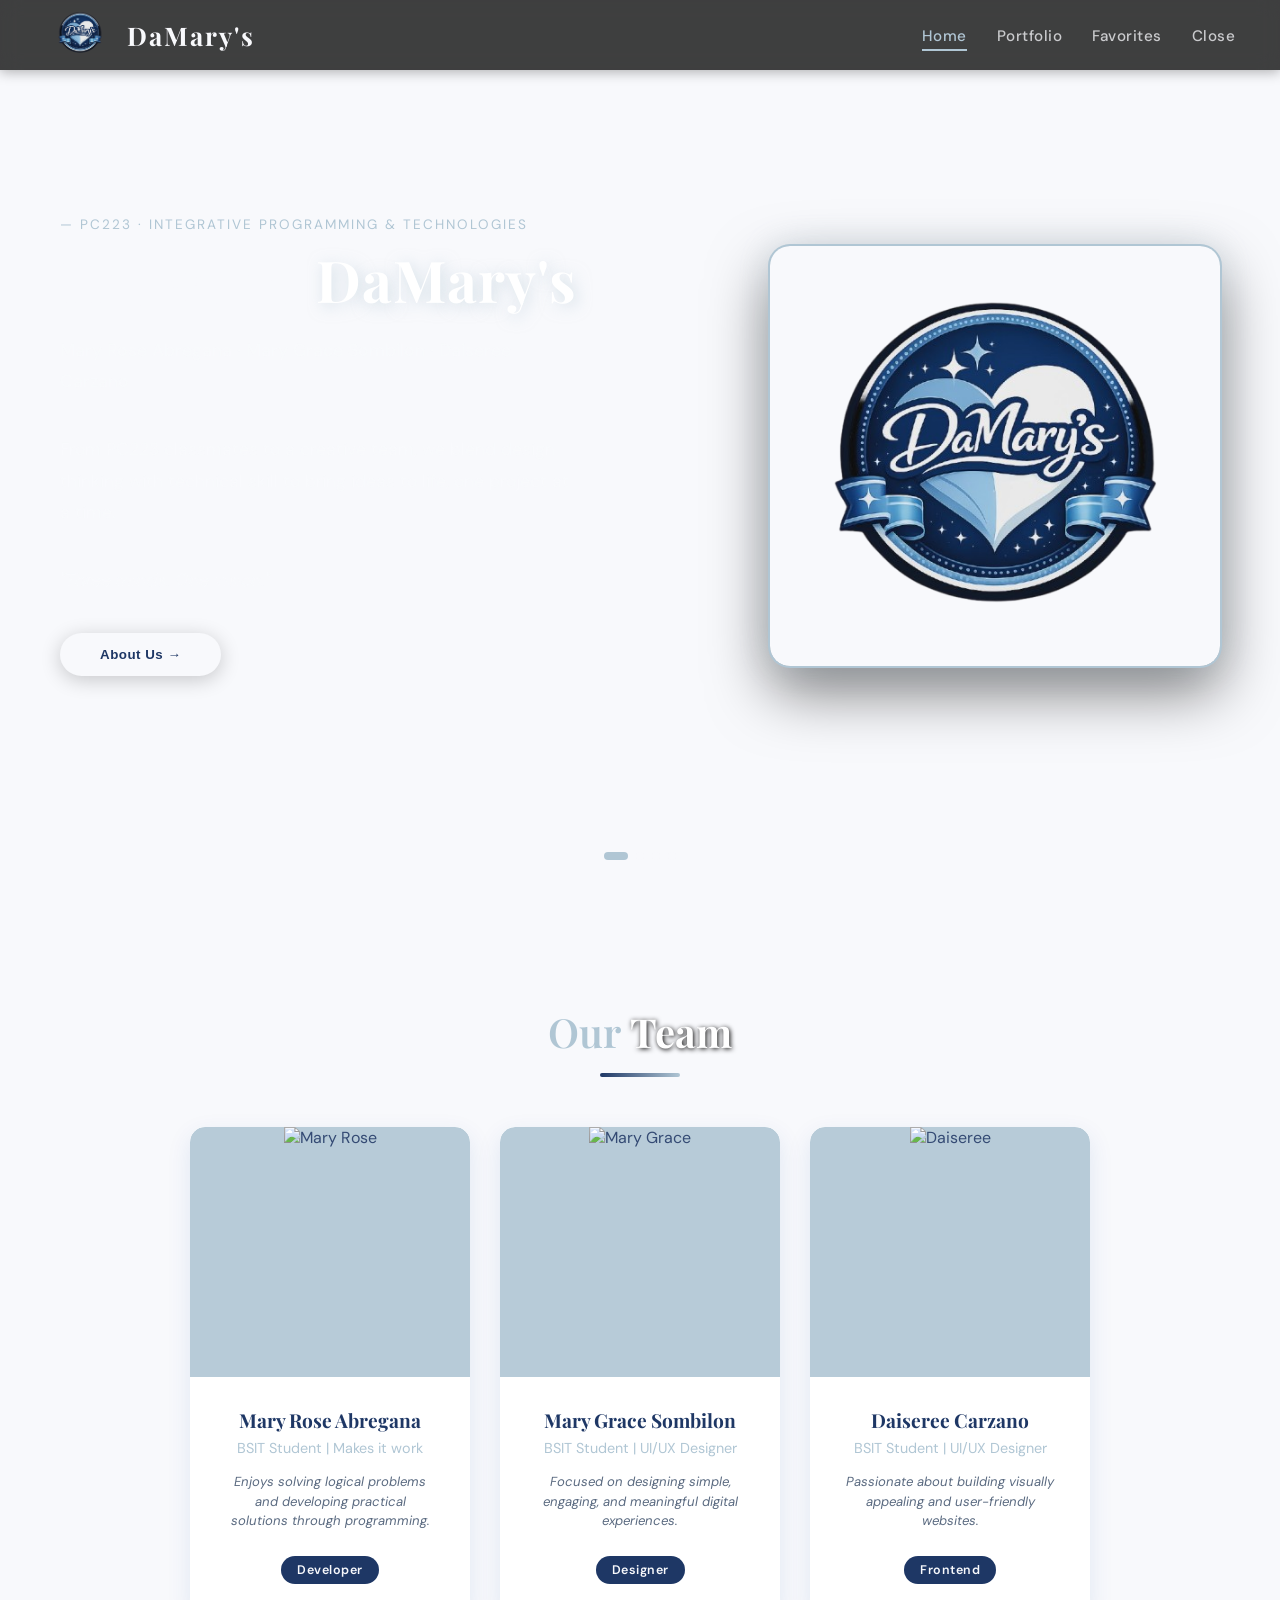
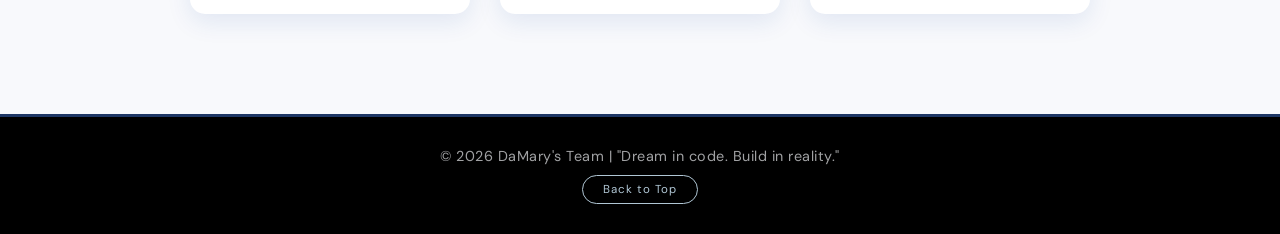
==== commit ad0026ea: "final with comments" ====
--- a/index.html
+++ b/index.html
@@ -18,7 +18,7 @@
         <span>DaMary's</span>
       </div>
       <ul class="nav-links">
-        <li><a href="index.html" class="active">Home</a></li>
+        <li><a href="#index" class="active">Home</a></li>
         <li><a href="Portfolio.html">Portfolio</a></li>
         <li><a href="Favorites.html">Favorites</a></li>
         <li><a href="#" onclick="self.close()">Close</a></li>
@@ -34,23 +34,26 @@
       <div class="hero-left">
         <span class="pre-title">— PC223 · Integrative Programming & Technologies</span>
         <h1>Hi, we're <span class="highlight">DaMary's</span></h1>
+        <p class="team-names">
+          Mary Rose Abregana · Mary Grace Sombilon · Daiseree Carzano
+        </p>
         <p>
           From PC223 classmates to a creative team,
           we blend design thinking with technical skill
           to bring ideas to life, one project at a time.
         </p>
         <p class="tagline">"Three minds. One vision."</p>
-        <p class="team-names">
-          Mary Rose Abregana · Mary Grace Sombilon · Daiseree Carzano
-        </p>
+        
         <button class="about-btn"
           onclick="document.querySelector('.profiles').scrollIntoView({behavior:'smooth'})">
           About Us →
         </button>
+
       </div>
 
       <div class="hero-right">
-        <img src="images/rose1.png" alt="Team Photo 1" class="active">
+        <img src="Images/logo.png" alt="Team Logo" class="active">
+        <img src="images/rose1.png" alt="Team Photo 1" >
         <img src="images/grace.jpg" alt="Team Photo 2">
         <img src="images/daisy.jpg" alt="Team Photo 3">
       </div>
@@ -61,6 +64,7 @@
       <span class="dot active"></span>
       <span class="dot"></span>
       <span class="dot"></span>
+      <span class="dot"></span>
     </div>
 
   </section>
@@ -68,7 +72,7 @@
   <!-- PROFILES SECTION -->
   <section class="profiles">
     <div class="section-header">
-      <h2>Our Team</h2>
+      <h2>Our <span class="highlight">Team</span></h2>
       <div class="underline"></div>
     </div>
 
@@ -79,8 +83,8 @@
           <img src="images/rose1.png" alt="Mary Rose">
         </div>
         <h3>Mary Rose Abregana</h3>
-        <p class="role">BSIT Student | Web Developer</p>
-        <p class="member-bio">Passionate about crafting clean code and turning ideas into beautiful interfaces.</p>
+        <p class="role">BSIT Student | Makes it work</p>
+        <p class="member-bio">Enjoys solving logical problems and developing practical solutions through programming.</p>
         <div class="card-footer">
           <span class="badge">Developer</span>
         </div>
@@ -91,10 +95,10 @@
           <img src="images/grace.jpg" alt="Mary Grace">
         </div>
         <h3>Mary Grace Sombilon</h3>
-        <p class="role">BSIT Student | Makes it work</p>
-        <p class="member-bio">Driven by logic and creativity, building the backbone of every great project.</p>
+        <p class="role">BSIT Student | UI/UX Designer</p>
+        <p class="member-bio">Focused on designing simple, engaging, and meaningful digital experiences.</p>
         <div class="card-footer">
-          <span class="badge">Engineer</span>
+          <span class="badge">Designer</span>
         </div>
       </div>
 
@@ -104,11 +108,11 @@
         </div>
         <h3>Daiseree Carzano</h3>
         <p class="role">BSIT Student | UI/UX Designer</p>
-        <p class="member-bio">Designing experiences that are not just functional, but memorable and meaningful.</p>
+        <p class="member-bio">Passionate about building visually appealing and user-friendly websites.</p>
         <div class="card-footer">
-          <span class="badge">Designer</span>
+          <span class="badge">Frontend</span>
         </div>
-      </div>
+      </div
 
     </div>
   </section>
--- a/style.css
+++ b/style.css
@@ -29,7 +29,7 @@
   display: flex;
   justify-content: space-between;
   align-items: center;
-  padding: 15px 40px;
+  padding: 5px 45px;
   background: rgba(0, 0, 0, 0.75);
   backdrop-filter: blur(10px);
   -webkit-backdrop-filter: blur(10px);
@@ -49,8 +49,8 @@
 }
 
 .logo-img {
-  width: 52px;
-  height: 52px;
+  width: 70px;
+  height: 60px;
   object-fit: contain;
   border-radius: 50%; 
 }
@@ -99,7 +99,7 @@
   height: auto;
   padding: 100px 60px 40px;  
   gap: 40px;
-  background: var(--regal-blue);
+  background: url("images/bg.jpg") no-repeat center center/cover;
   color: var(--white-lilac);
 }
 
@@ -120,6 +120,7 @@
   flex: 1;
   max-width: 520px;
   animation: slideUp 0.8s ease-out;
+  color: var(--white-lilac);
 }
 
 .pre-title {
@@ -129,15 +130,20 @@
   letter-spacing: 2px;
   text-transform: uppercase;
   margin-bottom: 12px;
+  
 }
 
 .hero-left h1 {
-  font-size: 3.2em;
-  font-weight: 700;
+  font-size: 3.6em;
+  font-weight: 800;
   line-height: 1.2;
   margin-bottom: 20px;
   color: var(--white-lilac);
   letter-spacing: 1px;
+}
+.hero-left h1 .highlight {
+  color: var(--white);
+  text-shadow: 3px 3px 15px rgba(176, 198, 212, 0.5);
 }
 
 .hero-left p {
@@ -147,24 +153,25 @@
   margin-bottom: 36px;
 }
 
-.highlight {
+.highlight{
+  color: var(--white);
+  font-weight: 700;
+  font-size: 1em;
+  text-shadow: 1px 1px 5px rgba(0, 0, 0, 1);
+}
+
+.team-names {
+  font-size: 0.5em;
   color: var(--pastel-blue);
-}
-
-.team-names {
-  font-size: 0.78em;
-  color: var(--pastel-blue);
-  letter-spacing: 0.5px;
   margin-bottom: 24px;
-  opacity: 0.85;
-  white-space: nowrap;
+  font-weight: 500;
 }
 
 .tagline {
   font-style: italic;
   font-size: 1em;
   color: var(--pastel-blue);
-  margin-top: -10px;
+  margin-top: 5px;
   margin-bottom: 28px;
   opacity: 0.85;
 }
@@ -181,11 +188,12 @@
   transition: all 0.3s ease;
   box-shadow: 0 4px 20px rgba(0, 0, 0, 0.2);
   letter-spacing: 0.5px;
+  align-items: center;
 }
 
 .about-btn:hover {
-  background: var(--pastel-blue);
-  color: var(--black);
+  background: var(--regal-blue);
+  color: var(--white);
   transform: translateY(-3px);
   box-shadow: 0 8px 24px rgba(0, 0, 0, 0.25);
 }
@@ -197,7 +205,7 @@
   margin-top: 20px;
   align-self: center;
   height: 420px;
-  max-width: 500px;
+  max-width: 450px;
   border-radius: 20px;
   overflow: hidden;
   box-shadow:
@@ -262,6 +270,8 @@
 
 /* PROFILES SECTION */
 .profiles {
+  margin-top: 5px;
+  margin-bottom: 20px;
   text-align: center;
   padding: 100px 20px 80px;
   background: var(--white-lilac);
@@ -274,8 +284,8 @@
 
 .section-header h2 {
   font-size: 2.5em;
-  font-weight: 700;
-  color: var(--regal-blue);
+  font-weight: 600;
+  color: var(--pastel-blue);
 }
 
 .underline {
@@ -306,14 +316,16 @@
   border-radius: 15px;
   padding: 30px 25px;
   width: 280px;
-  box-shadow: 0 8px 25px rgba(30, 55, 101, 0.1);
+  box-shadow: 0 8px 25px rgba(15, 64, 155, 0.1);
   transition: all 0.3s ease;
   overflow: hidden;
 }
 
 .profile-card:hover {
   transform: translateY(-8px);
-  box-shadow: 0 16px 40px rgba(30, 55, 101, 0.2);
+  border-color: #1E3765;
+  border: 2px solid var(--regal-blue);
+  box-shadow: 0 16px 40px rgba(9, 77, 203, 0.2);
 }
 
 .img-wrapper {
@@ -357,7 +369,8 @@
   line-height: 1.5;
   margin-bottom: 10px;
   font-style: italic;
-  text-align: center;
+  justify-content: center;
+  align-items: ju;
   padding: 0 10px;
 }
 
@@ -498,6 +511,7 @@
   padding: 60px 20px;
   width: 100%;
   display: flex;
+  flex-direction: column;
   justify-content: center;
   align-items: center;
   padding-top: 100px;
@@ -514,19 +528,20 @@
   box-shadow: 0 20px 60px rgba(0, 0, 0, 0.4);
   backdrop-filter: blur(10px);
   text-align: center;
+  margin-bottom: 40px;
 }
 
 .game-container img {
-  width: 100%;
+  width: 90%;
   max-height: 250px;
-  object-fit: cover;
+  object-fit:contain;
   border-radius: 12px;
   margin-bottom: 24px;
 }
 
 .game-container h1 {
   font-family: 'Playfair Display', serif;
-  font-size: 2em;
+  font-size: 2.5em;
   color: var(--regal-blue);
   margin-bottom: 10px;
   text-align: center;
@@ -535,12 +550,11 @@
 /* GAME TITLE */
 .game-title h2 {
   font-family: 'DM Sans', sans-serif;
-  font-size: 1.1em;
+  font-size: 1.25em;
   color: var(--regal-blue);
   font-weight: 600;
   letter-spacing: 2px;
   margin-bottom: 24px;
-  text-transform: uppercase;
   text-align: center;
 }
 
@@ -552,25 +566,25 @@
 .menu-grid {
   display: flex;
   flex-direction: column;
+  align-items: center;
   gap: 12px;
-  max-width: 400px;
+  width: 400px;
   margin: 0 auto;
-}
-
-.menu-content:last-child:nth-child(odd) {
-  grid-column: 1 / -1;
+  justify-content: center;
 }
 
 .menu-content button {
   width: 100%;
+  max-width: 100%;
+  height: 60px;
   padding: 16px;
   border-radius: 8px;        
-  background: var(--regal-blue);
-  color: var(--white-lilac);
+  background: var(--whilte-lilac);
+  color: var(--black);
   font-family: 'DM Sans', sans-serif;
   font-size: 0.95em;
   font-weight: 600;
-  border: none;
+  border: 2px solid var(--pastel-blue);
   cursor: pointer;
   letter-spacing: 0.5px;
   transition: all 0.3s ease;
@@ -578,8 +592,8 @@
 }
 
 .menu-content button:hover {
-  background: var(--pastel-blue);
-  color: var(--black);
+  background: var(--regal-blue);
+  color: var(--white);
   transform: translateY(-3px);
   box-shadow: 0 8px 20px rgba(30, 55, 101, 0.3);
 }
@@ -636,8 +650,8 @@
 .fav-header h2 {
   font-family: 'Playfair Display', serif;
   font-size: 2.5em;
-  color: var(--white-lilac);
-  text-shadow: 0 2px 10px rgba(0,0,0,0.6);
+  font-weight: 700;
+  color: var(--pastel-blue);
 }
 
 /*  CARDS CONTAINER */
@@ -693,7 +707,7 @@
   padding-top: 16px;
 }
 
-.comments-section > p {
+.comments-section p {
   font-weight: 600;
   color: var(--regal-blue);
   font-size: 0.9em;
@@ -712,6 +726,7 @@
 /* COMMENT INPUT ROW */
 .comment-input-row {
   display: flex;
+  width: 100%;
   gap: 10px;
   align-items: center;
 }
@@ -727,13 +742,13 @@
 }
 
 .comment-input:focus {
-  border-color: var(--pastel-blue);
+  border-color: var(--regal-blue);
 }
 
 /* POST BUTTON */
 .comment-input-row button {
   padding: 8px 20px;
-  width: auto;
+  width: 100px;
   background: var(--regal-blue);
   color: var(--white-lilac);
   border: none;
@@ -743,11 +758,13 @@
   cursor: pointer;
   transition: all 0.3s ease;
   margin-left: 0;
+  box-shadow: 0 4px 15px rgba(30, 55, 101, 0.2);
 }
 
 .comment-input-row button:hover {
   background: var(--pastel-blue);
   color: var(--black);
+  border: 2px solid var(--regal-blue);
 }
 
 /* HEART BUTTON */
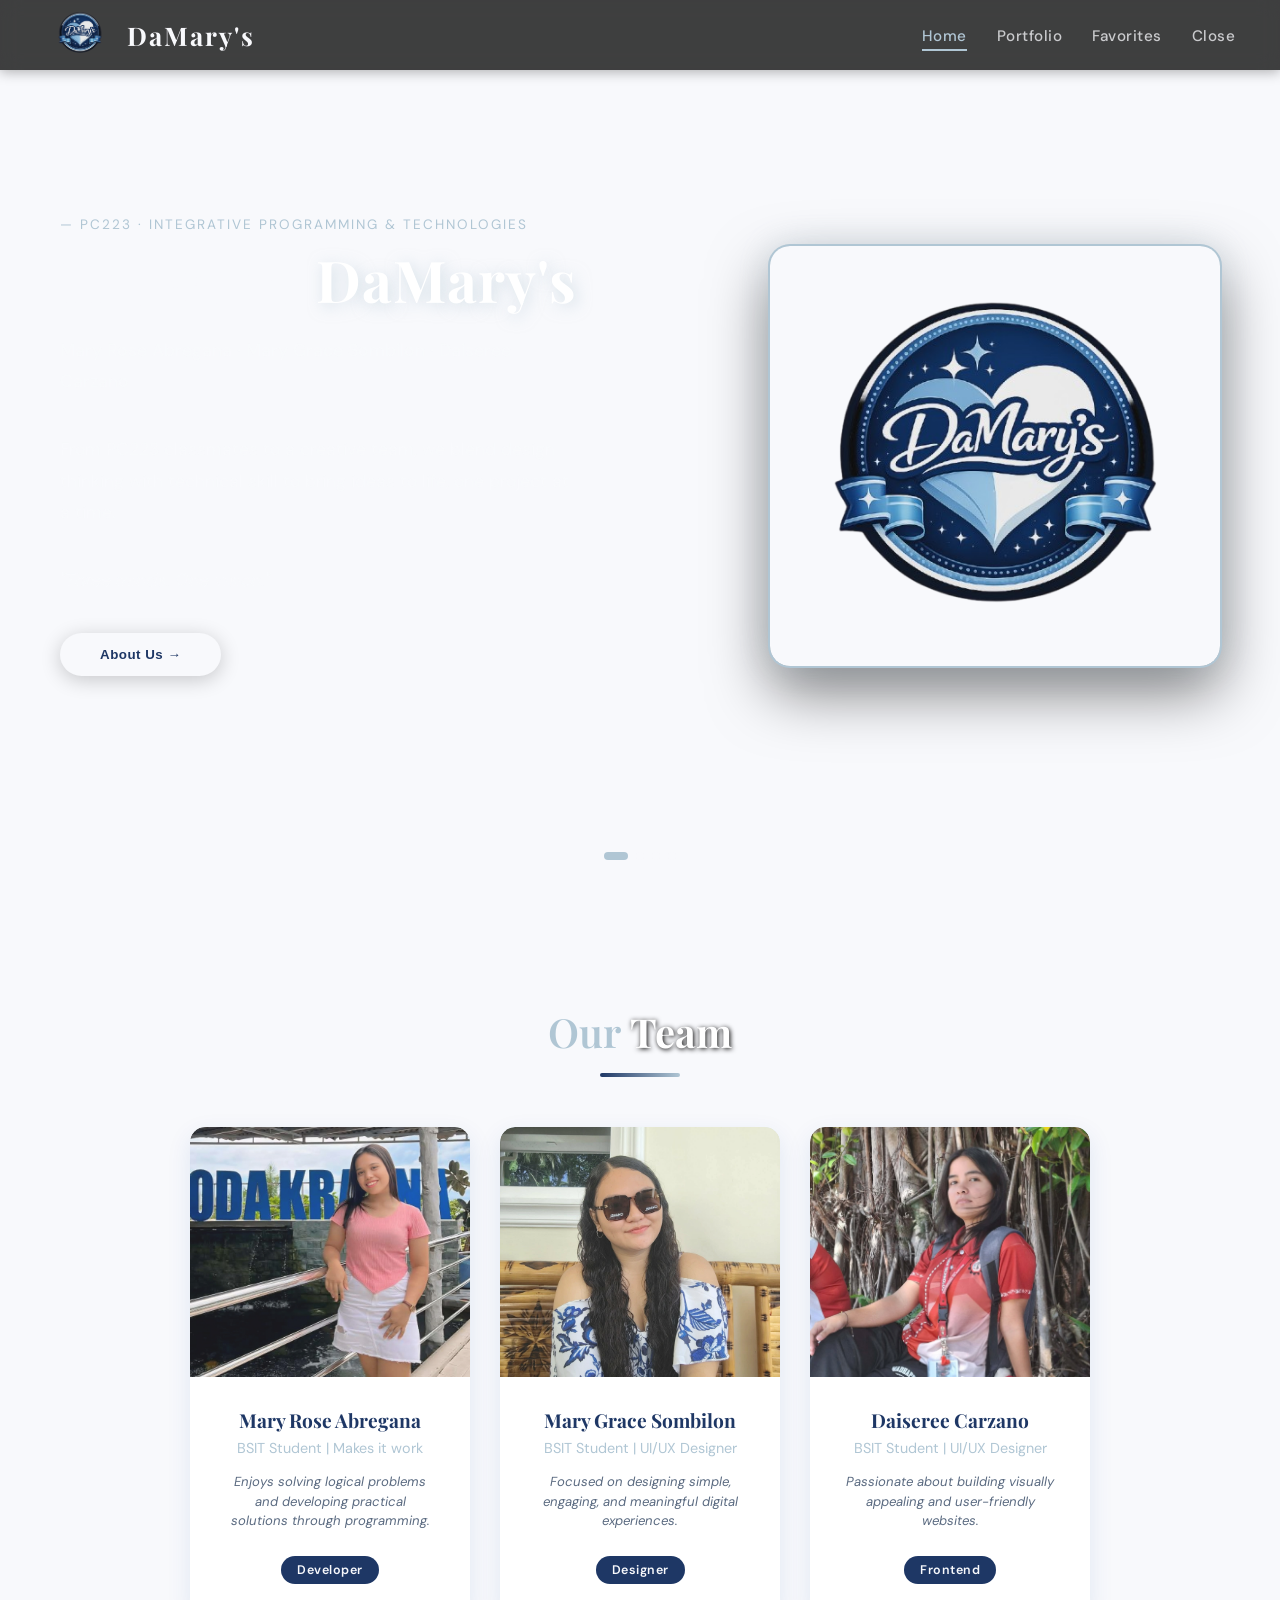
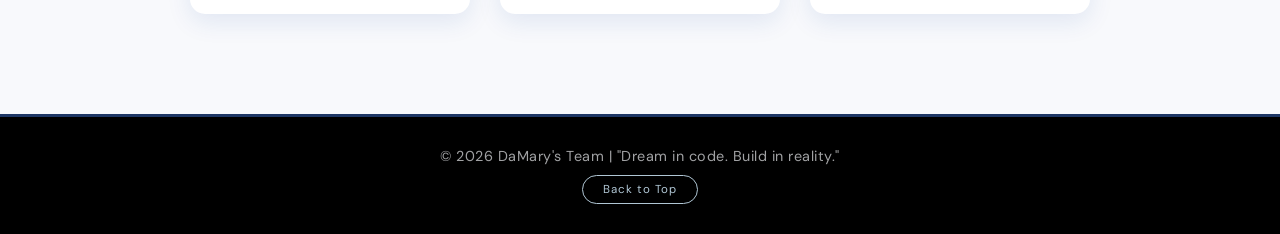
==== commit afdc6920: "gfgfg" ====
--- a/index.html
+++ b/index.html
@@ -4,7 +4,7 @@
   <meta charset="UTF-8">
   <meta name="viewport" content="width=device-width, initial-scale=1.0">
   <title>DaMary's Team</title>
-  <link rel="icon" href="images/logo.png" type="png">
+  <link rel="icon" href="Images/logo.png" type="png">
   <link href="https://fonts.googleapis.com/css2?family=Playfair+Display:wght@700;800&family=DM+Sans:wght@300;400;500;600&display=swap" rel="stylesheet">
   <link rel="stylesheet" href="style.css" />
 </head>
@@ -53,9 +53,9 @@
 
       <div class="hero-right">
         <img src="Images/logo.png" alt="Team Logo" class="active">
-        <img src="images/rose1.png" alt="Team Photo 1" >
-        <img src="images/grace.jpg" alt="Team Photo 2">
-        <img src="images/daisy.jpg" alt="Team Photo 3">
+        <img src="Images/rose1.png" alt="Team Photo 1" >
+        <img src="Images/grace.jpg" alt="Team Photo 2">
+        <img src="Images/daisy.jpg" alt="Team Photo 3">
       </div>
 
     </div>
@@ -80,7 +80,7 @@
 
       <div class="profile-card">
         <div class="img-wrapper">
-          <img src="images/rose1.png" alt="Mary Rose">
+          <img src="Images/rose1.png" alt="Mary Rose">
         </div>
         <h3>Mary Rose Abregana</h3>
         <p class="role">BSIT Student | Makes it work</p>
@@ -92,7 +92,7 @@
 
       <div class="profile-card">
         <div class="img-wrapper">
-          <img src="images/grace.jpg" alt="Mary Grace">
+          <img src="Images/grace.jpg" alt="Mary Grace">
         </div>
         <h3>Mary Grace Sombilon</h3>
         <p class="role">BSIT Student | UI/UX Designer</p>
@@ -104,7 +104,7 @@
 
       <div class="profile-card">
         <div class="img-wrapper">
-          <img src="images/daisy.jpg" alt="Daiseree">
+          <img src="Images/daisy.jpg" alt="Daiseree">
         </div>
         <h3>Daiseree Carzano</h3>
         <p class="role">BSIT Student | UI/UX Designer</p>
@@ -112,7 +112,7 @@
         <div class="card-footer">
           <span class="badge">Frontend</span>
         </div>
-      </div
+      </div>
 
     </div>
   </section>
--- a/style.css
+++ b/style.css
@@ -112,8 +112,6 @@
   width: 100%;
   flex: 1;
 }
-
-
 
 /* HERO LEFT */
 .hero-left {
@@ -247,7 +245,6 @@
   max-width: 1200px;
 }
 
-
 .dot {
   width: 8px;
   height: 8px;
@@ -470,7 +467,6 @@
     max-width: 340px;
   }
 }
-
 
 /* PORTFOLIO PAGE — portfolio.html */
 
@@ -617,9 +613,7 @@
   }
 }
 
-
 /* FAVORITES PAGE — Favorites.html */
-
 
 /*  VIDEO BACKGROUND (favorites) */
 .hero-video {
